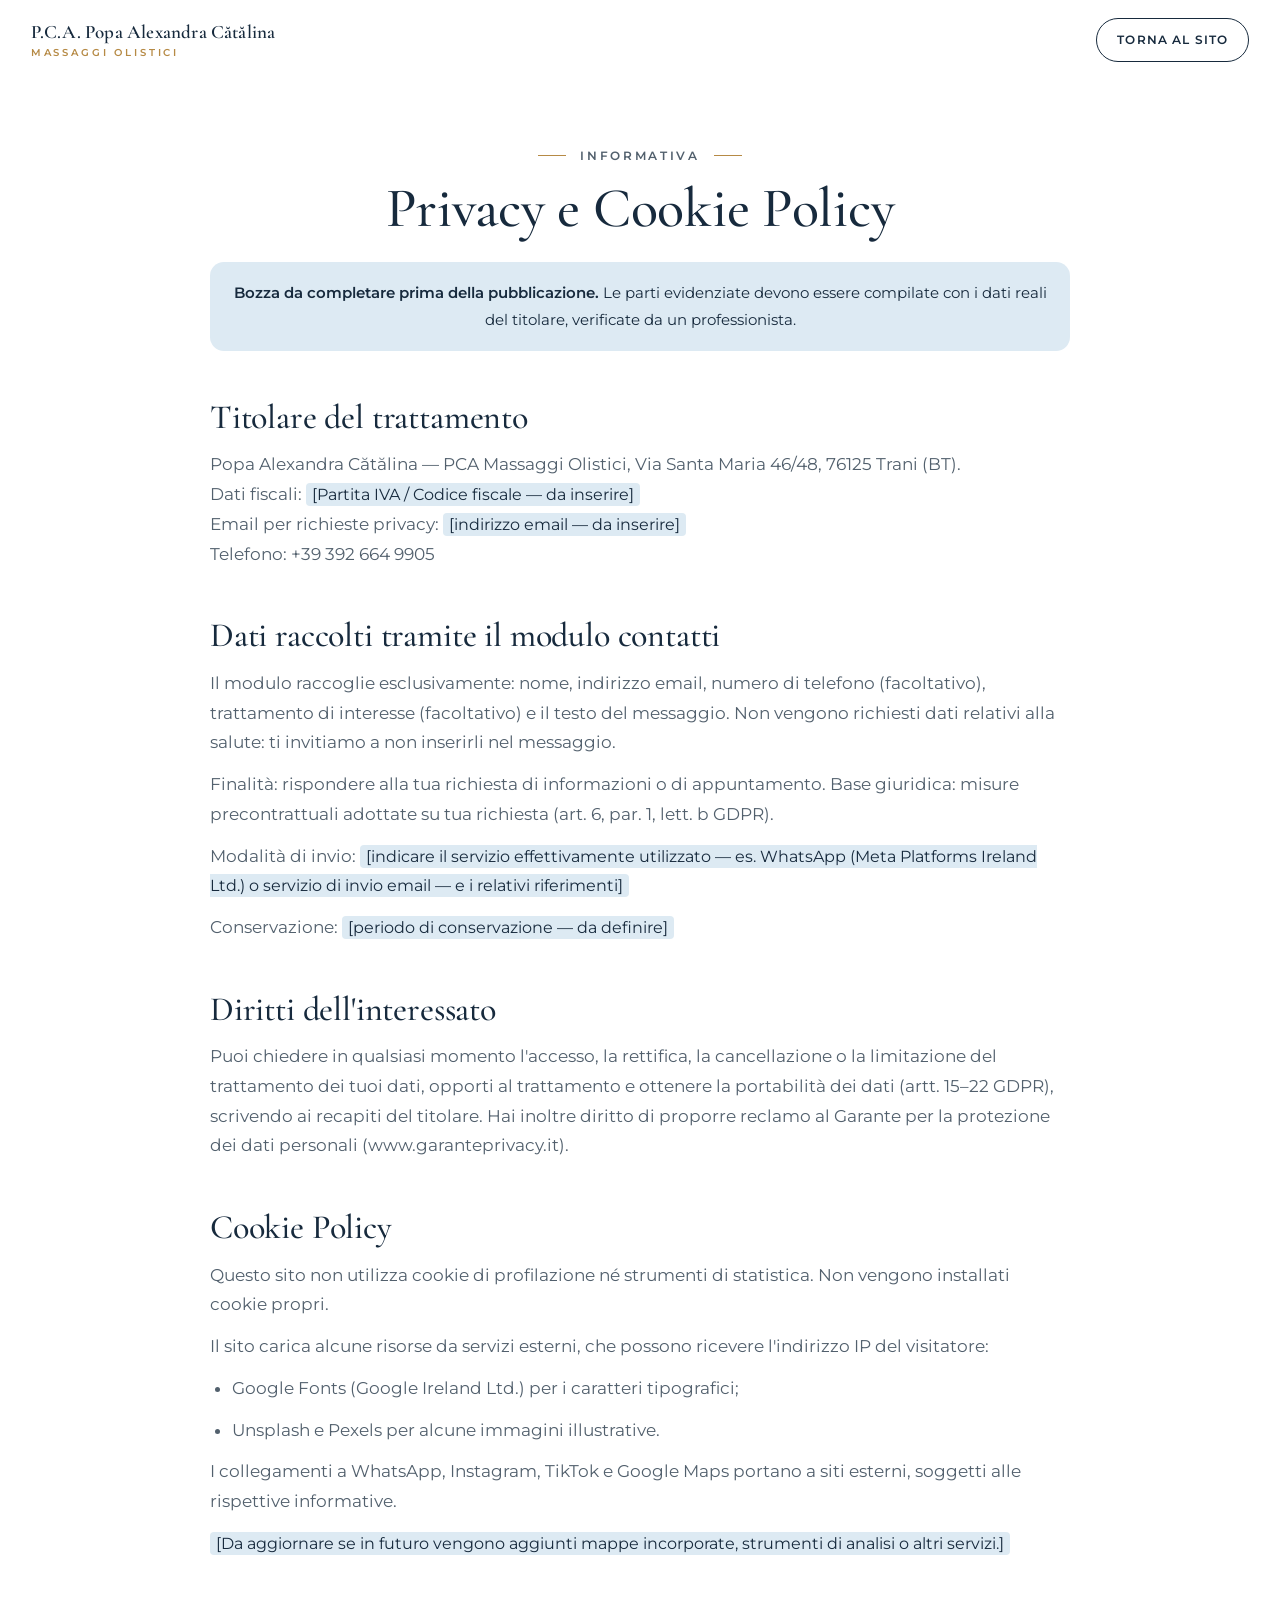
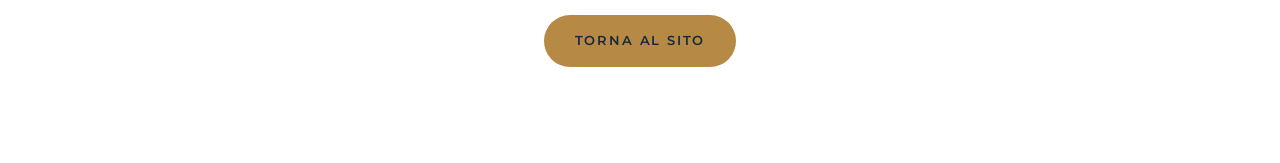
==== privacy.html @ 916af665 "Sito one-page PCA Massaggi Olistici Header con nome testuale e menu completo, hero bicolore, sezioni" ====
<!doctype html>
<html lang="it">
<head>
  <meta charset="utf-8">
  <meta name="viewport" content="width=device-width, initial-scale=1">
  <title>Privacy e Cookie Policy | PCA Massaggi Olistici</title>
  <meta name="robots" content="noindex">
  <link rel="icon" type="image/png" href="assets/img/logo-pca.png">
  <link rel="preconnect" href="https://fonts.googleapis.com">
  <link rel="preconnect" href="https://fonts.gstatic.com" crossorigin>
  <link href="https://fonts.googleapis.com/css2?family=Cormorant+Garamond:ital,wght@0,500;0,600;1,500&family=Montserrat:wght@400;500;600&display=swap" rel="stylesheet">
  <link rel="stylesheet" href="assets/css/style.css">
  <style>
    .legal { padding: 64px 0 96px; }
    .legal h1 { font-size: clamp(36px, 5vw, 56px); text-align: center; margin-bottom: 16px; }
    .legal h2 { font-size: clamp(26px, 3vw, 34px); margin: 48px 0 14px; }
    .legal p, .legal li { color: var(--slate); margin-bottom: 12px; }
    .legal ul { list-style: disc; padding-left: 22px; }
    .legal .todo { background: var(--powder); color: var(--night); padding: 2px 6px; border-radius: 4px; font-size: .92em; }
    .legal .draft { text-align: center; background: var(--powder); border-radius: var(--radius); padding: 18px 22px; color: var(--night); margin: 24px 0 8px; font-size: 15px; }
    .back { text-align: center; margin-top: 56px; }
  </style>
</head>
<body>
  <header class="site-header">
    <div class="header-inner">
      <a class="brand" href="index.html" aria-label="Torna alla home di PCA Massaggi Olistici">
        <span class="brand-name">P.C.A. Popa Alexandra Cătălina</span>
        <span class="brand-tag">Massaggi olistici</span>
      </a>
      <a class="btn btn-outline btn-sm" href="index.html">Torna al sito</a>
    </div>
  </header>

  <main class="legal">
    <div class="container container-narrow">
      <p class="eyebrow" style="display:flex;justify-content:center">Informativa</p>
      <h1>Privacy e Cookie Policy</h1>
      <p class="draft"><strong>Bozza da completare prima della pubblicazione.</strong> Le parti evidenziate devono essere compilate con i dati reali del titolare, verificate da un professionista.</p>

      <h2>Titolare del trattamento</h2>
      <p>Popa Alexandra Cătălina — PCA Massaggi Olistici, Via Santa Maria 46/48, 76125 Trani (BT).<br>
      Dati fiscali: <span class="todo">[Partita IVA / Codice fiscale — da inserire]</span><br>
      Email per richieste privacy: <span class="todo">[indirizzo email — da inserire]</span><br>
      Telefono: +39 392 664 9905</p>

      <h2>Dati raccolti tramite il modulo contatti</h2>
      <p>Il modulo raccoglie esclusivamente: nome, indirizzo email, numero di telefono (facoltativo), trattamento di interesse (facoltativo) e il testo del messaggio. Non vengono richiesti dati relativi alla salute: ti invitiamo a non inserirli nel messaggio.</p>
      <p>Finalità: rispondere alla tua richiesta di informazioni o di appuntamento. Base giuridica: misure precontrattuali adottate su tua richiesta (art. 6, par. 1, lett. b GDPR).</p>
      <p>Modalità di invio: <span class="todo">[indicare il servizio effettivamente utilizzato — es. WhatsApp (Meta Platforms Ireland Ltd.) o servizio di invio email — e i relativi riferimenti]</span></p>
      <p>Conservazione: <span class="todo">[periodo di conservazione — da definire]</span></p>

      <h2>Diritti dell'interessato</h2>
      <p>Puoi chiedere in qualsiasi momento l'accesso, la rettifica, la cancellazione o la limitazione del trattamento dei tuoi dati, opporti al trattamento e ottenere la portabilità dei dati (artt. 15–22 GDPR), scrivendo ai recapiti del titolare. Hai inoltre diritto di proporre reclamo al Garante per la protezione dei dati personali (www.garanteprivacy.it).</p>

      <h2 id="cookie">Cookie Policy</h2>
      <p>Questo sito non utilizza cookie di profilazione né strumenti di statistica. Non vengono installati cookie propri.</p>
      <p>Il sito carica alcune risorse da servizi esterni, che possono ricevere l'indirizzo IP del visitatore:</p>
      <ul>
        <li>Google Fonts (Google Ireland Ltd.) per i caratteri tipografici;</li>
        <li>Unsplash e Pexels per alcune immagini illustrative.</li>
      </ul>
      <p>I collegamenti a WhatsApp, Instagram, TikTok e Google Maps portano a siti esterni, soggetti alle rispettive informative.</p>
      <p><span class="todo">[Da aggiornare se in futuro vengono aggiunti mappe incorporate, strumenti di analisi o altri servizi.]</span></p>

      <div class="back"><a class="btn btn-gold" href="index.html">Torna al sito</a></div>
    </div>
  </main>
</body>
</html>
---- assets/css/style.css ----
/* ==========================================================
   PCA Massaggi Olistici — foglio di stile
   Sfondi sezione (alternati): #FFFFFF · #304C6B · #B3D4F6
   Accenti e CTA: #B68A45
   Palette di supporto: #FAF8F5 · #DDEAF3 · #75B3E6 · #172A3D · #080B10 · #52606D
   ========================================================== */

:root {
  --white: #FFFFFF;
  --blue: #304C6B;
  --sky: #B3D4F6;
  --gold: #B68A45;

  --warm: #FAF8F5;
  --powder: #DDEAF3;
  --diamond: #75B3E6;
  --night: #172A3D;
  --black: #080B10;
  --slate: #52606D;

  --line: rgba(23, 42, 61, 0.12);
  --line-strong: rgba(23, 42, 61, 0.22);
  --shadow-soft: 0 1px 2px rgba(23, 42, 61, 0.05), 0 14px 34px -20px rgba(23, 42, 61, 0.28);
  --shadow-hover: 0 2px 4px rgba(23, 42, 61, 0.06), 0 24px 46px -22px rgba(23, 42, 61, 0.38);

  --serif: "Cormorant Garamond", "Cormorant", Garamond, "Times New Roman", serif;
  --sans: "Montserrat", "Helvetica Neue", Arial, sans-serif;

  --radius: 14px;
  --radius-sm: 10px;
  --container: 1200px;
  --gutter: clamp(16px, 4vw, 40px);
  --section-y: clamp(80px, 10vw, 132px);
  --header-h: 80px;

  --ease: cubic-bezier(.22, .61, .36, 1);
  --t-fast: 220ms;
  --t-med: 380ms;
}

/* ---------- Reset essenziale ---------- */
*, *::before, *::after { box-sizing: border-box; }
html { -webkit-text-size-adjust: 100%; scroll-behavior: smooth; scroll-padding-top: var(--header-h); }
body {
  margin: 0; background: var(--white); color: var(--night);
  font-family: var(--sans); font-size: 17px; line-height: 1.75; font-weight: 400;
  -webkit-font-smoothing: antialiased; text-rendering: optimizeLegibility; overflow-x: hidden;
}
img { max-width: 100%; height: auto; display: block; }
a { color: inherit; }
ul, ol { margin: 0; padding: 0; list-style: none; }
h1, h2, h3, h4, p, figure, blockquote, dl, dd, address { margin: 0; }
address { font-style: normal; }
button, input, select, textarea { font: inherit; color: inherit; }

.container { width: 100%; max-width: calc(var(--container) + var(--gutter) * 2); margin: 0 auto; padding: 0 var(--gutter); }
.container-narrow { max-width: calc(860px + var(--gutter) * 2); }

.skip-link { position: absolute; left: 16px; top: -100px; z-index: 200; background: var(--night); color: var(--warm); padding: 12px 18px; border-radius: 8px; text-decoration: none; }
.skip-link:focus { top: 12px; }

:focus-visible { outline: 2px solid var(--night); outline-offset: 3px; border-radius: 4px; }
.bg-blue :focus-visible, .site-footer :focus-visible { outline-color: var(--warm); }

/* ---------- Tipografia ---------- */
h1, h2, h3 { font-family: var(--serif); font-weight: 600; color: var(--night); letter-spacing: -0.005em; }
h1 { font-size: clamp(38px, 5.1vw, 72px); line-height: 1.08; font-weight: 500; }
h2 { font-size: clamp(32px, 4.1vw, 54px); line-height: 1.1; font-weight: 500; }
h3 { font-size: clamp(23px, 2.1vw, 28px); line-height: 1.22; }
h2 em, .quote em, .footer-closing em { font-style: italic; font-weight: 500; color: var(--gold); }
strong { font-weight: 600; }

.eyebrow {
  display: inline-flex; align-items: center; gap: 14px;
  font-family: var(--sans); font-size: 12px; font-weight: 600;
  letter-spacing: 0.22em; text-transform: uppercase; color: var(--night);
  margin-bottom: 20px;
}
.eyebrow::before, .eyebrow::after { content: ""; width: 28px; height: 1px; background: var(--gold); flex: none; }

.section-head { text-align: center; max-width: 820px; margin: 0 auto clamp(48px, 6vw, 72px); }
.section-sub { margin: 22px auto 0; max-width: 640px; color: var(--slate); font-size: clamp(16px, 1.3vw, 18px); }

/* ---------- Pulsanti ---------- */
.btn {
  display: inline-flex; align-items: center; justify-content: center; gap: 10px;
  min-height: 52px; padding: 14px 30px; border-radius: 999px; border: 1px solid transparent;
  font-family: var(--sans); font-size: 13px; font-weight: 600; letter-spacing: 0.14em; text-transform: uppercase;
  text-decoration: none; text-align: center; line-height: 1.3; cursor: pointer;
  transition: background-color var(--t-fast) var(--ease), color var(--t-fast) var(--ease), border-color var(--t-fast) var(--ease), transform var(--t-fast) var(--ease), box-shadow var(--t-fast) var(--ease);
}
.btn:hover { transform: translateY(-1px); }
.btn-gold { background: var(--gold); color: var(--night); }
.btn-gold:hover { background: var(--night); color: var(--warm); box-shadow: 0 10px 24px -14px rgba(8, 11, 16, 0.6); }
.bg-blue .btn-gold:hover { background: var(--warm); color: var(--night); }
.btn-outline { background: rgba(255, 255, 255, 0.55); color: var(--night); border-color: var(--night); }
.btn-outline:hover { background: var(--night); color: var(--warm); }
.btn-sm { min-height: 44px; padding: 10px 20px; font-size: 11.5px; letter-spacing: 0.1em; }
.btn-block { width: 100%; }
.btn-row { display: flex; flex-wrap: wrap; justify-content: center; gap: 14px; }
.section-cta { text-align: center; margin-top: clamp(44px, 5vw, 64px); }

.wave-mark {
  display: inline-block; width: 34px; height: 10px; flex: none;
  background: url("data:image/svg+xml,%3Csvg xmlns='http://www.w3.org/2000/svg' viewBox='0 0 34 10'%3E%3Cpath d='M1 6.5c4.5-4 9-4 13.5 0s9 4 13.5 0c1.8-1.6 3.6-2.4 5-2.6' fill='none' stroke='%23B68A45' stroke-width='1.4' stroke-linecap='round'/%3E%3C/svg%3E") center / contain no-repeat;
}

/* ==========================================================
   HEADER
   ========================================================== */
.site-header {
  position: sticky; top: 0; z-index: 100;
  background: rgba(255, 255, 255, 0.94);
  -webkit-backdrop-filter: saturate(140%) blur(10px); backdrop-filter: saturate(140%) blur(10px);
  border-bottom: 1px solid transparent;
  transition: border-color var(--t-med) var(--ease), box-shadow var(--t-med) var(--ease);
}
.site-header.is-scrolled { border-bottom-color: var(--line); box-shadow: 0 6px 24px -20px rgba(23, 42, 61, 0.35); }
.header-inner {
  height: var(--header-h); max-width: 1480px; margin: 0 auto; padding: 0 clamp(16px, 2.4vw, 36px);
  display: flex; align-items: center; justify-content: space-between; gap: clamp(16px, 2vw, 32px);
}

.brand { display: flex; flex-direction: column; text-decoration: none; flex: none; line-height: 1; }
.brand-name { font-family: var(--serif); font-size: 21px; font-weight: 600; color: var(--night); letter-spacing: 0.01em; white-space: nowrap; }
.brand-tag { font-family: var(--sans); font-size: 10px; font-weight: 600; letter-spacing: 0.34em; text-transform: uppercase; color: var(--gold); margin-top: 7px; white-space: nowrap; }

.main-nav { flex: 1 1 auto; display: flex; justify-content: center; min-width: 0; }
.main-nav ul { display: flex; align-items: center; gap: clamp(14px, 1.45vw, 26px); }
.main-nav a:not(.btn) {
  position: relative; display: inline-block; padding: 8px 0; white-space: nowrap;
  font-size: 13px; font-weight: 500; letter-spacing: 0.03em; text-decoration: none; color: var(--night);
}
.main-nav a:not(.btn)::after {
  content: ""; position: absolute; left: 0; right: 0; bottom: 2px; height: 1px; background: var(--gold);
  transform: scaleX(0); transform-origin: center; transition: transform var(--t-med) var(--ease);
}
.main-nav a:not(.btn):hover::after, .main-nav a.is-active::after { transform: scaleX(1); }
.nav-cta-mobile { display: none; }
.header-cta { flex: none; }

.nav-toggle {
  display: none; width: 46px; height: 46px; border: 1px solid var(--line-strong); border-radius: 50%;
  background: transparent; cursor: pointer; position: relative; padding: 0; flex: none;
}
.nav-toggle span { position: absolute; left: 13px; right: 13px; height: 1.5px; background: var(--night); border-radius: 2px; transition: transform var(--t-med) var(--ease), opacity var(--t-fast) var(--ease); }
.nav-toggle span:nth-child(1) { top: 16px; }
.nav-toggle span:nth-child(2) { top: 22px; }
.nav-toggle span:nth-child(3) { top: 28px; }
.nav-toggle[aria-expanded="true"] span:nth-child(1) { transform: translateY(6px) rotate(45deg); }
.nav-toggle[aria-expanded="true"] span:nth-child(2) { opacity: 0; }
.nav-toggle[aria-expanded="true"] span:nth-child(3) { transform: translateY(-6px) rotate(-45deg); }

/* ==========================================================
   HERO
   ========================================================== */
.hero {
  position: relative; isolation: isolate; overflow: hidden;
  min-height: clamp(560px, calc(100svh - var(--header-h)), 800px);
  display: flex; align-items: center; text-align: center;
  padding: clamp(72px, 9vw, 120px) 0 clamp(72px, 8vw, 104px);
}
.hero-bg { position: absolute; inset: 0; width: 100%; height: 100%; object-fit: cover; object-position: 50% 45%; z-index: -2; }
.hero-overlay { position: absolute; inset: 0; z-index: -1; background: rgba(250, 248, 245, 0.8); }
.hero-content { display: flex; flex-direction: column; align-items: center; }
.hero h1 span { display: block; }
.hero .h1-a { color: var(--night); }
.hero .h1-b { color: var(--gold); font-style: italic; }
.hero-sub { max-width: 620px; margin: 26px auto 38px; color: var(--night); font-size: clamp(16px, 1.35vw, 19px); line-height: 1.7; }
.hero-note { display: inline-flex; align-items: center; gap: 12px; margin-top: 40px; font-size: 13px; letter-spacing: 0.08em; color: var(--night); font-weight: 500; }

/* ==========================================================
   SFONDI SEZIONE
   ========================================================== */
.section { padding: var(--section-y) 0; position: relative; }
.bg-white { background: var(--white); }
.bg-sky { background: var(--sky); }
.bg-blue { background: var(--blue); color: var(--warm); }
.bg-blue h2, .bg-blue .eyebrow { color: var(--warm); }
.bg-blue .section-sub { color: rgba(250, 248, 245, 0.84); }
.bg-sky .section-sub { color: var(--night); }
/* sull'azzurro l'oro non è leggibile: l'accento diventa una sottolineatura */
.bg-sky h2 em { color: var(--night); text-decoration: underline; text-decoration-color: var(--gold); text-decoration-thickness: 2px; text-underline-offset: 8px; }

/* ---------- CHI SIAMO ---------- */
.about {
  display: grid; grid-template-columns: minmax(0, 300px) minmax(0, 1fr);
  grid-template-areas: "head head" "photo text" "quote quote";
  column-gap: clamp(40px, 6vw, 88px); align-items: center; max-width: calc(1080px + var(--gutter) * 2);
}
.about-head { grid-area: head; }
.about-photo { grid-area: photo; display: flex; justify-content: center; align-self: start; padding-top: 12px; }
.about-text { grid-area: text; }
.quote { grid-area: quote; }

.photo-ring { position: relative; width: 100%; max-width: 300px; aspect-ratio: 1; border-radius: 50%; }
.photo-ring::before {
  content: ""; position: absolute; inset: -14px; border-radius: 50%; border: 1px solid var(--gold); opacity: 0.75;
  clip-path: polygon(0 0, 100% 0, 100% 58%, 0 58%);
}
.photo-ring img { width: 100%; height: 100%; object-fit: cover; border-radius: 50%; box-shadow: var(--shadow-soft); }

.about-text p { color: var(--black); font-size: 17px; margin-bottom: 16px; }
.about-text p:last-child { margin-bottom: 0; }
.about-text strong { color: var(--black); font-weight: 600; }

.quote { margin: clamp(56px, 7vw, 84px) auto 0; max-width: 760px; text-align: center; }
.quote p { font-family: var(--serif); font-style: italic; font-weight: 500; font-size: clamp(27px, 3vw, 38px); line-height: 1.3; color: var(--night); }
.quote::before {
  content: ""; display: block; width: 34px; height: 10px; margin: 0 auto 22px;
  background: url("data:image/svg+xml,%3Csvg xmlns='http://www.w3.org/2000/svg' viewBox='0 0 34 10'%3E%3Cpath d='M1 6.5c4.5-4 9-4 13.5 0s9 4 13.5 0c1.8-1.6 3.6-2.4 5-2.6' fill='none' stroke='%23B68A45' stroke-width='1.4' stroke-linecap='round'/%3E%3C/svg%3E") center / contain no-repeat;
}
.quote cite {
  display: inline-flex; align-items: center; gap: 12px; margin-top: 18px;
  font-family: var(--sans); font-style: normal; font-size: 12px; font-weight: 600; letter-spacing: 0.22em; text-transform: uppercase; color: var(--gold);
}
.quote cite::before, .quote cite::after { content: ""; width: 24px; height: 1px; background: var(--gold); }

/* ---------- A CHI CI RIVOLGIAMO ---------- */
.audience-grid { display: grid; grid-template-columns: repeat(3, minmax(0, 1fr)); gap: clamp(18px, 2.4vw, 28px); }
.audience-card {
  background: var(--warm); border-radius: var(--radius); padding: clamp(30px, 3.4vw, 44px) clamp(24px, 2.8vw, 36px);
  text-align: center; box-shadow: var(--shadow-soft); display: flex; flex-direction: column; align-items: center;
  transition: transform var(--t-med) var(--ease), box-shadow var(--t-med) var(--ease);
}
.audience-card:hover { transform: translateY(-3px); box-shadow: var(--shadow-hover); }
.audience-card h3 { margin: 22px 0 14px; text-wrap: balance; }
.audience-card p { color: var(--slate); font-size: 16px; }
.card-mark {
  width: 46px; height: 46px; border-radius: 50%; border: 1px solid var(--gold);
  background: url("data:image/svg+xml,%3Csvg xmlns='http://www.w3.org/2000/svg' viewBox='0 0 24 10'%3E%3Cpath d='M1 6c3.3-3 6.7-3 10 0s6.7 3 10 0c.8-.7 1.5-1.1 2-1.3' fill='none' stroke='%23B68A45' stroke-width='1.4' stroke-linecap='round'/%3E%3C/svg%3E") center / 22px 10px no-repeat;
}

/* ---------- APPROCCIO: composizione "orbita" ---------- */
.orbit {
  display: grid; grid-template-columns: minmax(0, 1fr) minmax(0, 380px) minmax(0, 1fr);
  align-items: center; gap: clamp(28px, 4vw, 64px); max-width: 1120px; margin: 0 auto;
}
.orbit-values { display: contents; }
.orbit-value { position: relative; max-width: 330px; }
.ov-1 { grid-column: 1; grid-row: 1; justify-self: end; text-align: right; }
.ov-3 { grid-column: 1; grid-row: 2; justify-self: end; text-align: right; }
.ov-2 { grid-column: 3; grid-row: 1; justify-self: start; }
.ov-4 { grid-column: 3; grid-row: 2; justify-self: start; }
.orbit-core { grid-column: 2; grid-row: 1 / span 2; }
.orbit-value h3 {
  font-family: var(--serif); font-size: clamp(26px, 2.4vw, 32px); font-weight: 600; font-style: italic; margin-bottom: 8px;
  display: flex; align-items: center; gap: 14px;
}
.orbit-value h3::before { content: ""; width: 40px; height: 1px; background: var(--gold); flex: none; order: -1; }
.orbit-value h3::after { content: ""; width: 7px; height: 7px; background: var(--gold); transform: rotate(45deg); flex: none; order: -2; }
/* a sinistra il filo punta verso il centro: Titolo — ◆ */
.ov-1 h3, .ov-3 h3 { justify-content: flex-end; }
.ov-1 h3::before, .ov-3 h3::before { order: 1; }
.ov-1 h3::after, .ov-3 h3::after { order: 2; }
.orbit-value p { color: var(--night); font-size: 16px; }

.orbit-core { position: relative; width: 100%; aspect-ratio: 1; display: grid; place-items: center; }
.orbit-rings { position: absolute; inset: 0; width: 100%; height: 100%; overflow: visible; }
.orbit-rings circle { fill: none; stroke: var(--night); stroke-opacity: 0.28; stroke-width: 1; }
.orbit-rings circle:nth-child(3) { fill: var(--warm); stroke: var(--gold); stroke-opacity: 0.8; }
.orbit-rings circle:nth-child(2) { stroke: var(--night); stroke-opacity: 0.45; transform-origin: 200px 200px; animation: orbit-spin 60s linear infinite; }
.orbit-dots { transform-origin: 200px 200px; animation: orbit-spin 90s linear infinite; }
.orbit-dots circle { fill: var(--gold); stroke: none; }
.orbit-center { position: relative; text-align: center; }
.orbit-diamond { width: 46px; height: 34px; margin: 0 auto 12px; fill: none; stroke: var(--gold); stroke-width: 1.3; stroke-linejoin: round; }
.orbit-center p { font-family: var(--serif); font-size: clamp(30px, 3vw, 40px); line-height: 1.05; color: var(--night); font-weight: 500; }
.orbit-center em { color: var(--gold); font-style: italic; }
@keyframes orbit-spin { to { transform: rotate(360deg); } }

/* ---------- SERVIZI ---------- */
.service-grid { display: grid; grid-template-columns: repeat(4, minmax(0, 1fr)); grid-auto-rows: 1fr; gap: clamp(16px, 2vw, 24px); }
.service-card {
  background: var(--powder); border-radius: var(--radius); overflow: hidden;
  display: flex; flex-direction: column; box-shadow: var(--shadow-soft);
  transition: transform var(--t-med) var(--ease), box-shadow var(--t-med) var(--ease);
}
.service-card:hover { transform: translateY(-4px); box-shadow: var(--shadow-hover); }
.service-media { aspect-ratio: 4 / 3.4; overflow: hidden; background: var(--sky); flex: none; }
.service-media img { width: 100%; height: 100%; object-fit: cover; transition: transform 700ms var(--ease); }
.service-card:hover .service-media img { transform: scale(1.03); }
.service-body { padding: 26px 24px 30px; text-align: center; flex: 1; border-top: 2px solid var(--gold); }
.service-body h3 { font-size: clamp(23px, 1.9vw, 26px); margin-bottom: 12px; text-wrap: balance; }
.service-body p { color: var(--night); font-size: 15px; line-height: 1.7; }
.service-body strong { font-weight: 600; }

/* ---------- COME FUNZIONA: percorso animato ---------- */
.how { overflow: hidden; }
.how-glow {
  position: absolute; width: 760px; height: 760px; left: 50%; top: 58%; transform: translate(-50%, -50%);
  border-radius: 50%; pointer-events: none;
  background: radial-gradient(circle, rgba(179, 212, 246, 0.16) 0%, rgba(179, 212, 246, 0) 62%);
  animation: glow-drift 14s ease-in-out infinite alternate;
}
@keyframes glow-drift { from { transform: translate(-58%, -50%) scale(0.92); } to { transform: translate(-42%, -48%) scale(1.06); } }
.how .container { position: relative; }

.journey-wrap { position: relative; max-width: 1120px; margin: 0 auto; --progress: 0; }
.journey { display: grid; grid-template-columns: repeat(4, minmax(0, 1fr)); gap: clamp(20px, 3vw, 40px); position: relative; }
.journey-track {
  position: absolute; top: 36px; left: 12.5%; right: 12.5%; height: 1px;
  background: repeating-linear-gradient(90deg, rgba(250, 248, 245, 0.45) 0 6px, transparent 6px 12px);
}
.journey-fill {
  position: absolute; inset: 0; background: var(--gold); transform-origin: left center;
  transform: scaleX(var(--progress)); height: 2px; top: -0.5px;
}
.journey-step { text-align: center; display: flex; flex-direction: column; align-items: center; opacity: 0.45; transform: translateY(14px); transition: opacity 600ms var(--ease), transform 600ms var(--ease); }
.journey-step.is-active { opacity: 1; transform: none; }
.journey-dot {
  position: relative; width: 72px; height: 72px; border-radius: 50%; display: grid; place-items: center; margin-bottom: 26px;
  background: var(--blue); border: 1px solid rgba(250, 248, 245, 0.45);
  transition: background-color 500ms var(--ease), border-color 500ms var(--ease), box-shadow 500ms var(--ease);
}
.journey-dot span { font-family: var(--serif); font-size: 26px; font-weight: 600; color: var(--warm); transition: color 500ms var(--ease); position: relative; z-index: 1; }
.journey-dot::before, .journey-dot::after {
  content: ""; position: absolute; inset: -1px; border-radius: 50%; border: 1px solid var(--gold); opacity: 0; pointer-events: none;
}
.journey-step.is-active .journey-dot { background: var(--gold); border-color: var(--gold); box-shadow: 0 0 0 8px rgba(182, 138, 69, 0.18); }
.journey-step.is-active .journey-dot span { color: var(--night); }
.journey-step.is-active .journey-dot::before { animation: ripple 2.8s var(--ease) infinite; }
.journey-step.is-active .journey-dot::after { animation: ripple 2.8s var(--ease) 1.4s infinite; }
@keyframes ripple { 0% { transform: scale(1); opacity: 0.7; } 100% { transform: scale(1.9); opacity: 0; } }
.journey-step h3 { color: var(--warm); margin-bottom: 10px; }
.journey-step p { color: rgba(250, 248, 245, 0.84); font-size: 16px; max-width: 26ch; }

/* ---------- DOVE SIAMO ---------- */
.address-box {
  display: flex; flex-direction: column; align-items: center; gap: 2px; text-align: center;
  width: fit-content; max-width: 100%; margin: 0 auto; padding: 30px 44px 32px;
  background: var(--night); color: var(--warm); border-radius: var(--radius); box-shadow: var(--shadow-soft);
  font-size: 17px; line-height: 1.6;
}
.address-icon { width: 30px; height: 30px; fill: none; stroke: var(--gold); stroke-width: 1.4; margin-bottom: 12px; }
.address-name { font-family: var(--serif); font-size: 26px; font-weight: 600; color: var(--warm); margin-bottom: 6px; }

/* ---------- FAQ ---------- */
.faq { display: grid; gap: 12px; }
.faq-item { background: var(--powder); border-radius: var(--radius-sm); transition: box-shadow var(--t-med) var(--ease); }
.faq-item:hover { box-shadow: var(--shadow-soft); }
.faq-item h3 { font-family: var(--sans); font-size: inherit; font-weight: inherit; }
.faq-item button {
  width: 100%; display: flex; align-items: center; justify-content: space-between; gap: 24px;
  padding: 22px 26px; background: none; border: 0; cursor: pointer; text-align: left; border-radius: var(--radius-sm);
  font-family: var(--serif); font-size: clamp(20px, 1.9vw, 24px); font-weight: 600; line-height: 1.3; color: var(--night);
}
.faq-icon {
  flex: none; width: 34px; height: 34px; border-radius: 50%; border: 1px solid var(--gold); position: relative;
  transition: background-color var(--t-fast) var(--ease);
}
.faq-icon::before, .faq-icon::after {
  content: ""; position: absolute; left: 50%; top: 50%; width: 12px; height: 1.5px; background: var(--night);
  transform: translate(-50%, -50%); transition: transform var(--t-med) var(--ease);
}
.faq-icon::after { transform: translate(-50%, -50%) rotate(90deg); }
.faq-item button[aria-expanded="true"] .faq-icon { background: var(--gold); }
.faq-item button[aria-expanded="true"] .faq-icon::after { transform: translate(-50%, -50%) rotate(0deg); }
.faq-panel { display: grid; grid-template-rows: 0fr; transition: grid-template-rows var(--t-med) var(--ease); }
.faq-panel[hidden] { display: none; }
.faq-panel > div { overflow: hidden; }
.faq-panel.is-open { grid-template-rows: 1fr; }
.faq-panel p { color: var(--night); padding: 0 76px 24px 26px; max-width: 72ch; }
.faq-panel a { color: var(--night); font-weight: 600; text-decoration-color: var(--gold); text-underline-offset: 3px; }

/* ---------- CONTATTI ---------- */
.contact-form {
  max-width: 640px; margin: 0 auto; background: var(--warm); color: var(--night);
  border-radius: var(--radius); padding: clamp(24px, 3.6vw, 40px); box-shadow: 0 28px 60px -30px rgba(8, 11, 16, 0.6);
}
.field { margin-bottom: 18px; min-width: 0; }
.field-row { display: grid; grid-template-columns: 1fr 1fr; gap: 0 16px; }
.field label { display: block; font-size: 13px; font-weight: 600; letter-spacing: 0.04em; margin-bottom: 7px; color: var(--night); }
.optional { font-weight: 400; color: var(--slate); }
.field input[type="text"], .field input[type="email"], .field input[type="tel"], .field select, .field textarea {
  width: 100%; min-height: 48px; padding: 11px 15px; background: var(--white);
  border: 1px solid var(--line-strong); border-radius: var(--radius-sm);
  font-size: 16px; line-height: 1.5; color: var(--night);
  transition: border-color var(--t-fast) var(--ease), box-shadow var(--t-fast) var(--ease);
}
.field textarea { resize: vertical; min-height: 116px; }
.field input:focus, .field select:focus, .field textarea:focus { outline: none; border-color: var(--gold); box-shadow: 0 0 0 3px rgba(182, 138, 69, 0.25); }
.select-wrap { position: relative; }
.select-wrap::after {
  content: ""; position: absolute; right: 18px; top: 50%; width: 8px; height: 8px; margin-top: -6px;
  border-right: 1.5px solid var(--night); border-bottom: 1.5px solid var(--night); transform: rotate(45deg); pointer-events: none;
}
.field select { appearance: none; -webkit-appearance: none; padding-right: 44px; text-overflow: ellipsis; }
.field.has-error input, .field.has-error textarea { border-color: #A3352B; }
.field-error { color: #A3352B; font-size: 13.5px; margin-top: 6px; line-height: 1.4; }
.field-error:empty { display: none; }
.field-check { display: grid; grid-template-columns: auto 1fr; gap: 12px; align-items: start; margin-bottom: 22px; }
.field-check input { width: 22px; height: 22px; margin: 2px 0 0; accent-color: var(--gold); }
.field-check label { font-size: 13.5px; font-weight: 400; letter-spacing: 0; line-height: 1.55; color: var(--slate); margin: 0; }
.field-check label a { color: var(--night); font-weight: 600; text-decoration-color: var(--gold); text-underline-offset: 3px; }
.field-check .field-error { grid-column: 1 / -1; }
.form-help { font-size: 13px; color: var(--slate); margin-top: 12px; line-height: 1.5; text-align: center; }
.form-help:empty { display: none; }
.form-status { margin-top: 14px; font-size: 15px; line-height: 1.55; border-radius: var(--radius-sm); }
.form-status:empty { display: none; }
.form-status.is-success { background: var(--powder); color: var(--night); padding: 14px 18px; border-left: 3px solid var(--gold); }
.form-status.is-error { background: #F6E7E4; color: #7A271F; padding: 14px 18px; border-left: 3px solid #A3352B; }
.form-status a { color: inherit; font-weight: 600; }

/* ==========================================================
   FOOTER
   ========================================================== */
.site-footer { background: var(--black); color: rgba(250, 248, 245, 0.78); padding: clamp(64px, 8vw, 96px) 0 32px; font-size: 15px; line-height: 1.7; }
.footer-grid { display: grid; grid-template-columns: minmax(0, 1.5fr) repeat(3, minmax(0, 1fr)); gap: clamp(32px, 4vw, 64px); }
.footer-logo { width: 220px; height: auto; margin-bottom: 22px; }
.footer-name { font-family: var(--serif); font-size: 26px; font-weight: 600; color: var(--warm); line-height: 1.2; }
.footer-founder { font-size: 13px; letter-spacing: 0.08em; color: var(--gold); margin: 4px 0 14px; }
.footer-desc { max-width: 40ch; }
.footer-title { font-family: var(--sans); font-size: 12px; font-weight: 600; letter-spacing: 0.22em; text-transform: uppercase; color: var(--gold); margin-bottom: 16px; }
.footer-col p { margin-bottom: 14px; }
.footer-nav li { margin-bottom: 6px; }
.site-footer a { color: var(--warm); text-decoration: none; }
.site-footer a:hover { color: var(--gold); text-decoration: underline; text-underline-offset: 4px; }
.footer-closing {
  display: flex; flex-direction: column; align-items: center; gap: 14px; text-align: center;
  margin-top: clamp(48px, 6vw, 72px); padding-top: clamp(40px, 5vw, 56px); border-top: 1px solid rgba(250, 248, 245, 0.1);
}
.footer-closing p { font-family: var(--serif); font-size: clamp(24px, 2.6vw, 32px); color: var(--warm); line-height: 1.3; }
.footer-bottom {
  display: flex; flex-wrap: wrap; justify-content: space-between; align-items: center; gap: 12px 24px;
  margin-top: 40px; padding-top: 24px; border-top: 1px solid rgba(250, 248, 245, 0.1); font-size: 13px; color: rgba(250, 248, 245, 0.62);
}
.footer-legal { display: flex; gap: 24px; }
.footer-legal a { color: rgba(250, 248, 245, 0.85); }

/* ==========================================================
   ANIMAZIONI
   ========================================================== */
.js .reveal { opacity: 0; transform: translateY(18px); transition: opacity 450ms var(--ease), transform 450ms var(--ease); }
.js .reveal.is-visible { opacity: 1; transform: none; }
html:not(.js) .journey-step { opacity: 1; transform: none; }

@media (prefers-reduced-motion: reduce) {
  html { scroll-behavior: auto; }
  *, *::before, *::after { transition-duration: 1ms !important; animation: none !important; }
  .js .reveal { opacity: 1; transform: none; }
  .journey-step { opacity: 1; transform: none; }
  .btn:hover, .service-card:hover, .audience-card:hover { transform: none; }
  .service-card:hover .service-media img { transform: none; }
}

/* ==========================================================
   RESPONSIVE
   ========================================================== */
@media (max-width: 1360px) {
  .brand-name { font-size: 19px; }
  .brand-tag { font-size: 9.5px; letter-spacing: 0.3em; }
  .main-nav a:not(.btn) { font-size: 12.5px; letter-spacing: 0.01em; }
  .header-cta { padding: 10px 16px; font-size: 11px; letter-spacing: 0.08em; }
}

@media (max-width: 1100px) {
  .service-grid { grid-template-columns: repeat(2, minmax(0, 1fr)); }
  .footer-grid { grid-template-columns: 1fr 1fr; }
  .footer-brand { grid-column: 1 / -1; }
}

/* Menu burger: solo su smartphone e tablet */
@media (max-width: 1279px) {
  :root { --header-h: 68px; }
  .header-cta { display: none; }
  .nav-toggle { display: inline-block; }
  .brand-name { font-size: 19px; }
  .main-nav {
    position: fixed; top: var(--header-h); left: 0; right: 0; display: block;
    background: var(--white); border-bottom: 1px solid var(--line);
    box-shadow: 0 24px 40px -28px rgba(23, 42, 61, 0.45);
    padding: 8px var(--gutter) 28px;
    max-height: calc(100dvh - var(--header-h)); overflow-y: auto;
    opacity: 0; visibility: hidden; transform: translateY(-8px);
    transition: opacity var(--t-med) var(--ease), transform var(--t-med) var(--ease), visibility 0s linear var(--t-med);
  }
  .main-nav.is-open { opacity: 1; visibility: visible; transform: none; transition-delay: 0s; }
  .main-nav ul { flex-direction: column; align-items: stretch; gap: 0; max-width: 520px; margin: 0 auto; }
  .main-nav li { border-bottom: 1px solid var(--line); }
  .main-nav a:not(.btn) { display: block; padding: 14px 4px; font-size: 15px; text-align: center; }
  .main-nav a:not(.btn)::after { display: none; }
  .nav-cta-mobile { display: flex; width: 100%; max-width: 520px; margin: 22px auto 0; }
}

@media (max-width: 900px) {
  .about { grid-template-columns: 1fr; grid-template-areas: "photo" "head" "text" "quote"; }
  .about-photo { padding-top: 0; margin-bottom: 32px; }
  .photo-ring { max-width: 220px; }
  .audience-grid { grid-template-columns: 1fr; max-width: 560px; margin: 0 auto; }

  .orbit { grid-template-columns: 1fr; gap: 36px; max-width: 520px; }
  .orbit-core { grid-column: 1; grid-row: 1; width: min(280px, 76vw); justify-self: center; }
  .orbit-value, .ov-1, .ov-2, .ov-3, .ov-4 { grid-column: 1; grid-row: auto; justify-self: center; text-align: center; max-width: 440px; }
  .orbit-value h3, .ov-1 h3, .ov-3 h3 { flex-direction: column; justify-content: center; gap: 10px; }
  .orbit-value h3::before { display: none; }
  .orbit-value h3::after, .ov-1 h3::after, .ov-3 h3::after { order: -1; }
}

@media (max-width: 760px) {
  body { font-size: 16px; }
  .journey { grid-template-columns: 1fr; gap: 0; max-width: 460px; margin: 0 auto; }
  .journey-wrap { max-width: 460px; }
  .journey-track { top: 36px; bottom: 36px; left: 36px; right: auto; width: 1px; height: auto;
    background: repeating-linear-gradient(180deg, rgba(250, 248, 245, 0.45) 0 6px, transparent 6px 12px); }
  .journey-fill { width: 2px; height: auto; left: -0.5px; top: 0; transform-origin: center top; transform: scaleY(var(--progress)); }
  .journey-step { display: grid; grid-template-columns: 72px 1fr; column-gap: 22px; text-align: left; align-items: start; padding-bottom: 40px; transform: translateX(12px); }
  .journey-step:last-child { padding-bottom: 0; }
  .journey-step.is-active { transform: none; }
  .journey-dot { grid-row: span 2; margin-bottom: 0; }
  .journey-step h3 { margin: 16px 0 6px; }
}

@media (max-width: 640px) {
  :root { --header-h: 64px; --section-y: 76px; }
  h2 { font-size: clamp(30px, 8.4vw, 37px); }
  .brand-name { font-size: 17px; }
  .brand-tag { font-size: 9px; letter-spacing: 0.28em; margin-top: 6px; }
  .hero { min-height: 0; padding: 72px 0 64px; }
  .hero-sub { margin: 20px auto 30px; }
  .hero-note { margin-top: 28px; font-size: 12.5px; flex-direction: column; gap: 8px; }
  .btn-row { flex-direction: column; align-items: stretch; width: 100%; max-width: 360px; margin-left: auto; margin-right: auto; }
  .btn-row .btn { width: 100%; }
  .btn { padding: 14px 22px; letter-spacing: 0.1em; }
  .eyebrow { font-size: 11px; letter-spacing: 0.18em; gap: 10px; }
  .eyebrow::before, .eyebrow::after { width: 18px; }
  .service-grid { grid-template-columns: 1fr; max-width: 460px; margin: 0 auto; }
  .service-media { aspect-ratio: 4 / 3; }
  .field-row { grid-template-columns: 1fr; }
  .faq-item button { padding: 18px 18px; gap: 14px; }
  .faq-panel p { padding: 0 18px 20px; }
  .address-box { padding: 26px 28px 28px; }
  .footer-grid { grid-template-columns: 1fr; text-align: center; }
  .footer-logo { margin: 0 auto 22px; }
  .footer-desc { margin: 0 auto; }
  .footer-bottom { flex-direction: column; text-align: center; }
}

@media (max-width: 360px) {
  :root { --gutter: 16px; }
  .brand-name { font-size: 15.5px; }
  .brand-tag { font-size: 8.5px; letter-spacing: 0.24em; }
  .btn { font-size: 12px; letter-spacing: 0.08em; }
}
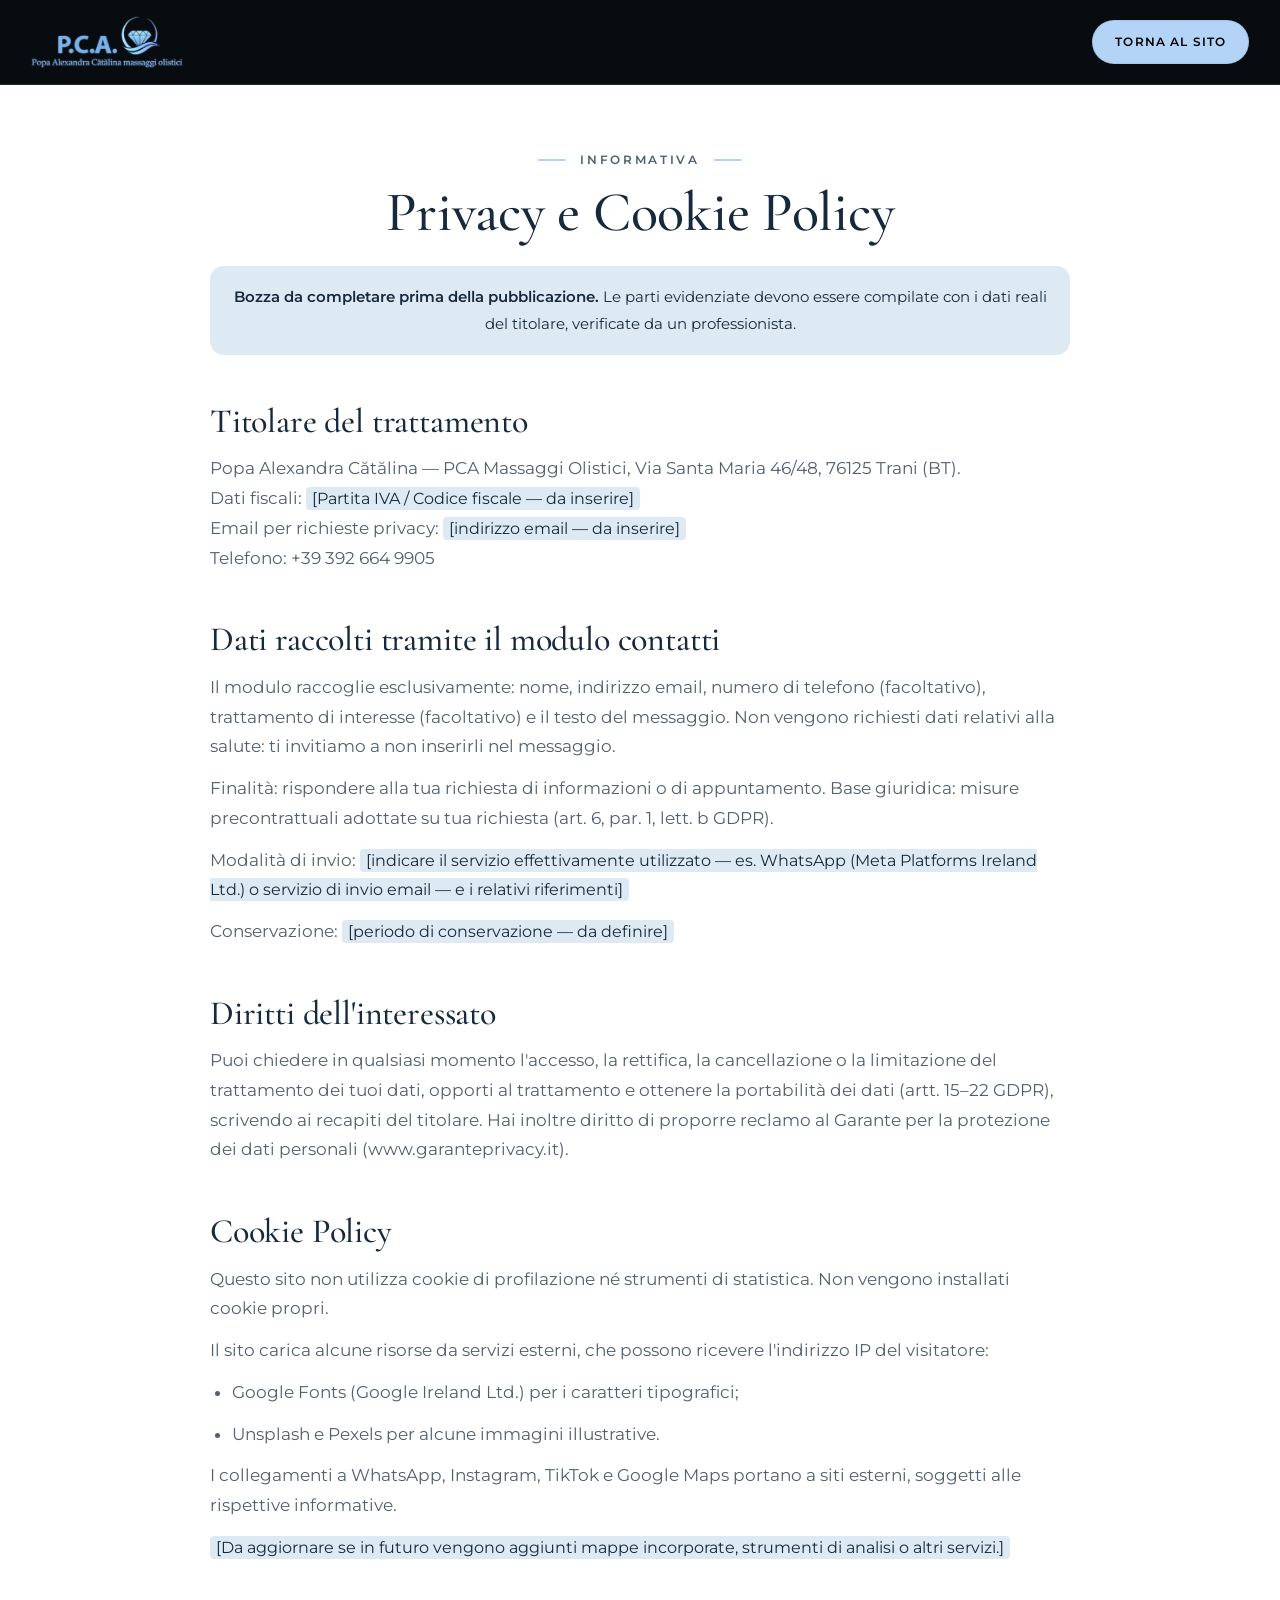
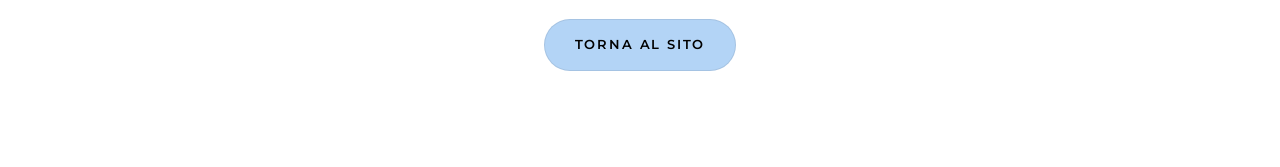
==== commit 299bcdd6: "Nuova hero, logo nell'header e nuova palette sezioni - Immagine HERO fornita dal centro con overlay " ====
--- a/privacy.html
+++ b/privacy.html
@@ -25,10 +25,9 @@
   <header class="site-header">
     <div class="header-inner">
       <a class="brand" href="index.html" aria-label="Torna alla home di PCA Massaggi Olistici">
-        <span class="brand-name">P.C.A. Popa Alexandra Cătălina</span>
-        <span class="brand-tag">Massaggi olistici</span>
+        <img src="assets/img/logo-pca-700.webp" alt="Logo PCA — Popa Alexandra Cătălina massaggi olistici" width="700" height="239">
       </a>
-      <a class="btn btn-outline btn-sm" href="index.html">Torna al sito</a>
+      <a class="btn btn-accent btn-sm" href="index.html">Torna al sito</a>
     </div>
   </header>
 
@@ -63,7 +62,7 @@
       <p>I collegamenti a WhatsApp, Instagram, TikTok e Google Maps portano a siti esterni, soggetti alle rispettive informative.</p>
       <p><span class="todo">[Da aggiornare se in futuro vengono aggiunti mappe incorporate, strumenti di analisi o altri servizi.]</span></p>
 
-      <div class="back"><a class="btn btn-gold" href="index.html">Torna al sito</a></div>
+      <div class="back"><a class="btn btn-accent" href="index.html">Torna al sito</a></div>
     </div>
   </main>
 </body>
--- a/assets/css/style.css
+++ b/assets/css/style.css
@@ -1,14 +1,15 @@
 /* ==========================================================
    PCA Massaggi Olistici — foglio di stile
-   Sfondi sezione (alternati): #FFFFFF · #304C6B · #B3D4F6
-   Accenti e CTA: #B68A45
-   Palette di supporto: #FAF8F5 · #DDEAF3 · #75B3E6 · #172A3D · #080B10 · #52606D
+   Sfondi sezione (alternati): #FFFFFF · #B3D4F6 · #010101
+   Accenti e CTA: #B3D4F6 — piccoli tocchi: #B68A45
+   Header e footer: #080B10
+   Palette di supporto: #FAF8F5 · #DDEAF3 · #75B3E6 · #172A3D · #52606D
    ========================================================== */
 
 :root {
   --white: #FFFFFF;
-  --blue: #304C6B;
-  --sky: #B3D4F6;
+  --accent: #B3D4F6;
+  --ink: #010101;
   --gold: #B68A45;
 
   --warm: #FAF8F5;
@@ -20,8 +21,8 @@
 
   --line: rgba(23, 42, 61, 0.12);
   --line-strong: rgba(23, 42, 61, 0.22);
-  --shadow-soft: 0 1px 2px rgba(23, 42, 61, 0.05), 0 14px 34px -20px rgba(23, 42, 61, 0.28);
-  --shadow-hover: 0 2px 4px rgba(23, 42, 61, 0.06), 0 24px 46px -22px rgba(23, 42, 61, 0.38);
+  --shadow-soft: 0 1px 2px rgba(1, 1, 1, 0.05), 0 14px 34px -20px rgba(1, 1, 1, 0.3);
+  --shadow-hover: 0 2px 4px rgba(1, 1, 1, 0.06), 0 24px 46px -22px rgba(1, 1, 1, 0.42);
 
   --serif: "Cormorant Garamond", "Cormorant", Garamond, "Times New Roman", serif;
   --sans: "Montserrat", "Helvetica Neue", Arial, sans-serif;
@@ -31,18 +32,25 @@
   --container: 1200px;
   --gutter: clamp(16px, 4vw, 40px);
   --section-y: clamp(80px, 10vw, 132px);
-  --header-h: 80px;
+  --header-h: 84px;
 
   --ease: cubic-bezier(.22, .61, .36, 1);
   --t-fast: 220ms;
   --t-med: 380ms;
+
+  /* tema di default (sezioni bianche) */
+  --fg: var(--night);
+  --text: var(--black);
+  --muted: var(--slate);
+  --rule: var(--accent);
+  --em: var(--gold);
 }
 
 /* ---------- Reset essenziale ---------- */
 *, *::before, *::after { box-sizing: border-box; }
 html { -webkit-text-size-adjust: 100%; scroll-behavior: smooth; scroll-padding-top: var(--header-h); }
 body {
-  margin: 0; background: var(--white); color: var(--night);
+  margin: 0; background: var(--white); color: var(--text);
   font-family: var(--sans); font-size: 17px; line-height: 1.75; font-weight: 400;
   -webkit-font-smoothing: antialiased; text-rendering: optimizeLegibility; overflow-x: hidden;
 }
@@ -56,30 +64,44 @@
 .container { width: 100%; max-width: calc(var(--container) + var(--gutter) * 2); margin: 0 auto; padding: 0 var(--gutter); }
 .container-narrow { max-width: calc(860px + var(--gutter) * 2); }
 
-.skip-link { position: absolute; left: 16px; top: -100px; z-index: 200; background: var(--night); color: var(--warm); padding: 12px 18px; border-radius: 8px; text-decoration: none; }
+.skip-link { position: absolute; left: 16px; top: -100px; z-index: 200; background: var(--accent); color: var(--ink); padding: 12px 18px; border-radius: 8px; text-decoration: none; }
 .skip-link:focus { top: 12px; }
 
 :focus-visible { outline: 2px solid var(--night); outline-offset: 3px; border-radius: 4px; }
-.bg-blue :focus-visible, .site-footer :focus-visible { outline-color: var(--warm); }
+.site-header :focus-visible, .bg-black :focus-visible, .site-footer :focus-visible { outline-color: var(--accent); }
+.bg-sky :focus-visible { outline-color: var(--ink); }
+
+/* ---------- Temi sezione ---------- */
+.section { padding: var(--section-y) 0; position: relative; }
+.bg-white { background: var(--white); }
+.bg-sky {
+  background: var(--accent);
+  --fg: var(--ink); --text: var(--ink); --muted: #1E2C3A; --rule: var(--ink); --em: var(--ink);
+}
+.bg-black {
+  background: var(--ink);
+  --fg: var(--warm); --text: rgba(250, 248, 245, 0.88); --muted: rgba(250, 248, 245, 0.74); --rule: var(--accent); --em: var(--accent);
+  color: var(--text);
+}
 
 /* ---------- Tipografia ---------- */
-h1, h2, h3 { font-family: var(--serif); font-weight: 600; color: var(--night); letter-spacing: -0.005em; }
+h1, h2, h3 { font-family: var(--serif); font-weight: 600; color: var(--fg); letter-spacing: -0.005em; }
 h1 { font-size: clamp(38px, 5.1vw, 72px); line-height: 1.08; font-weight: 500; }
 h2 { font-size: clamp(32px, 4.1vw, 54px); line-height: 1.1; font-weight: 500; }
 h3 { font-size: clamp(23px, 2.1vw, 28px); line-height: 1.22; }
-h2 em, .quote em, .footer-closing em { font-style: italic; font-weight: 500; color: var(--gold); }
+h2 em { font-style: italic; font-weight: 500; color: var(--em); }
 strong { font-weight: 600; }
 
 .eyebrow {
   display: inline-flex; align-items: center; gap: 14px;
   font-family: var(--sans); font-size: 12px; font-weight: 600;
-  letter-spacing: 0.22em; text-transform: uppercase; color: var(--night);
+  letter-spacing: 0.22em; text-transform: uppercase; color: var(--fg);
   margin-bottom: 20px;
 }
-.eyebrow::before, .eyebrow::after { content: ""; width: 28px; height: 1px; background: var(--gold); flex: none; }
+.eyebrow::before, .eyebrow::after { content: ""; width: 28px; height: 2px; background: var(--rule); flex: none; border-radius: 2px; }
 
 .section-head { text-align: center; max-width: 820px; margin: 0 auto clamp(48px, 6vw, 72px); }
-.section-sub { margin: 22px auto 0; max-width: 640px; color: var(--slate); font-size: clamp(16px, 1.3vw, 18px); }
+.section-sub { margin: 22px auto 0; max-width: 640px; color: var(--muted); font-size: clamp(16px, 1.3vw, 18px); }
 
 /* ---------- Pulsanti ---------- */
 .btn {
@@ -90,60 +112,62 @@
   transition: background-color var(--t-fast) var(--ease), color var(--t-fast) var(--ease), border-color var(--t-fast) var(--ease), transform var(--t-fast) var(--ease), box-shadow var(--t-fast) var(--ease);
 }
 .btn:hover { transform: translateY(-1px); }
-.btn-gold { background: var(--gold); color: var(--night); }
-.btn-gold:hover { background: var(--night); color: var(--warm); box-shadow: 0 10px 24px -14px rgba(8, 11, 16, 0.6); }
-.bg-blue .btn-gold:hover { background: var(--warm); color: var(--night); }
-.btn-outline { background: rgba(255, 255, 255, 0.55); color: var(--night); border-color: var(--night); }
-.btn-outline:hover { background: var(--night); color: var(--warm); }
-.btn-sm { min-height: 44px; padding: 10px 20px; font-size: 11.5px; letter-spacing: 0.1em; }
+.btn-accent { background: var(--accent); color: var(--ink); border-color: rgba(1, 1, 1, 0.08); }
+.btn-accent:hover { background: var(--ink); color: var(--accent); box-shadow: 0 10px 24px -14px rgba(1, 1, 1, 0.6); }
+.site-header .btn-accent:hover { background: var(--warm); color: var(--ink); }
+/* su sfondo azzurro la CTA si inverte per restare visibile */
+.bg-sky .section-cta .btn-accent { background: var(--ink); color: var(--accent); }
+.bg-sky .section-cta .btn-accent:hover { background: var(--night); color: var(--white); }
+.btn-outline { background: rgba(255, 255, 255, 0.6); color: var(--ink); border-color: var(--ink); }
+.btn-outline:hover { background: var(--ink); color: var(--accent); }
+.btn-sm { min-height: 44px; padding: 10px 22px; font-size: 11.5px; letter-spacing: 0.1em; }
 .btn-block { width: 100%; }
 .btn-row { display: flex; flex-wrap: wrap; justify-content: center; gap: 14px; }
 .section-cta { text-align: center; margin-top: clamp(44px, 5vw, 64px); }
 
 .wave-mark {
   display: inline-block; width: 34px; height: 10px; flex: none;
-  background: url("data:image/svg+xml,%3Csvg xmlns='http://www.w3.org/2000/svg' viewBox='0 0 34 10'%3E%3Cpath d='M1 6.5c4.5-4 9-4 13.5 0s9 4 13.5 0c1.8-1.6 3.6-2.4 5-2.6' fill='none' stroke='%23B68A45' stroke-width='1.4' stroke-linecap='round'/%3E%3C/svg%3E") center / contain no-repeat;
+  background: url("data:image/svg+xml,%3Csvg xmlns='http://www.w3.org/2000/svg' viewBox='0 0 34 10'%3E%3Cpath d='M1 6.5c4.5-4 9-4 13.5 0s9 4 13.5 0c1.8-1.6 3.6-2.4 5-2.6' fill='none' stroke='%23B68A45' stroke-width='1.5' stroke-linecap='round'/%3E%3C/svg%3E") center / contain no-repeat;
 }
 
 /* ==========================================================
-   HEADER
+   HEADER — stesso colore del footer
    ========================================================== */
 .site-header {
   position: sticky; top: 0; z-index: 100;
-  background: rgba(255, 255, 255, 0.94);
-  -webkit-backdrop-filter: saturate(140%) blur(10px); backdrop-filter: saturate(140%) blur(10px);
-  border-bottom: 1px solid transparent;
-  transition: border-color var(--t-med) var(--ease), box-shadow var(--t-med) var(--ease);
-}
-.site-header.is-scrolled { border-bottom-color: var(--line); box-shadow: 0 6px 24px -20px rgba(23, 42, 61, 0.35); }
+  background: var(--black); border-bottom: 1px solid rgba(179, 212, 246, 0.14);
+  transition: box-shadow var(--t-med) var(--ease);
+}
+.site-header.is-scrolled { box-shadow: 0 10px 30px -18px rgba(0, 0, 0, 0.7); }
 .header-inner {
   height: var(--header-h); max-width: 1480px; margin: 0 auto; padding: 0 clamp(16px, 2.4vw, 36px);
   display: flex; align-items: center; justify-content: space-between; gap: clamp(16px, 2vw, 32px);
 }
-
-.brand { display: flex; flex-direction: column; text-decoration: none; flex: none; line-height: 1; }
-.brand-name { font-family: var(--serif); font-size: 21px; font-weight: 600; color: var(--night); letter-spacing: 0.01em; white-space: nowrap; }
-.brand-tag { font-family: var(--sans); font-size: 10px; font-weight: 600; letter-spacing: 0.34em; text-transform: uppercase; color: var(--gold); margin-top: 7px; white-space: nowrap; }
+.brand { display: block; flex: none; }
+.brand img { height: 58px; width: auto; }
 
 .main-nav { flex: 1 1 auto; display: flex; justify-content: center; min-width: 0; }
 .main-nav ul { display: flex; align-items: center; gap: clamp(14px, 1.45vw, 26px); }
 .main-nav a:not(.btn) {
   position: relative; display: inline-block; padding: 8px 0; white-space: nowrap;
-  font-size: 13px; font-weight: 500; letter-spacing: 0.03em; text-decoration: none; color: var(--night);
+  font-size: 13px; font-weight: 500; letter-spacing: 0.03em; text-decoration: none; color: var(--warm);
+  transition: color var(--t-fast) var(--ease);
 }
 .main-nav a:not(.btn)::after {
-  content: ""; position: absolute; left: 0; right: 0; bottom: 2px; height: 1px; background: var(--gold);
+  content: ""; position: absolute; left: 0; right: 0; bottom: 2px; height: 1px; background: var(--accent);
   transform: scaleX(0); transform-origin: center; transition: transform var(--t-med) var(--ease);
 }
+.main-nav a:not(.btn):hover { color: var(--accent); }
 .main-nav a:not(.btn):hover::after, .main-nav a.is-active::after { transform: scaleX(1); }
+.main-nav a.is-active { color: var(--accent); }
 .nav-cta-mobile { display: none; }
 .header-cta { flex: none; }
 
 .nav-toggle {
-  display: none; width: 46px; height: 46px; border: 1px solid var(--line-strong); border-radius: 50%;
+  display: none; width: 46px; height: 46px; border: 1px solid rgba(179, 212, 246, 0.45); border-radius: 50%;
   background: transparent; cursor: pointer; position: relative; padding: 0; flex: none;
 }
-.nav-toggle span { position: absolute; left: 13px; right: 13px; height: 1.5px; background: var(--night); border-radius: 2px; transition: transform var(--t-med) var(--ease), opacity var(--t-fast) var(--ease); }
+.nav-toggle span { position: absolute; left: 13px; right: 13px; height: 1.5px; background: var(--accent); border-radius: 2px; transition: transform var(--t-med) var(--ease), opacity var(--t-fast) var(--ease); }
 .nav-toggle span:nth-child(1) { top: 16px; }
 .nav-toggle span:nth-child(2) { top: 22px; }
 .nav-toggle span:nth-child(3) { top: 28px; }
@@ -152,35 +176,25 @@
 .nav-toggle[aria-expanded="true"] span:nth-child(3) { transform: translateY(-6px) rotate(-45deg); }
 
 /* ==========================================================
-   HERO
+   HERO — foto con overlay bianco
    ========================================================== */
 .hero {
   position: relative; isolation: isolate; overflow: hidden;
   min-height: clamp(560px, calc(100svh - var(--header-h)), 800px);
   display: flex; align-items: center; text-align: center;
   padding: clamp(72px, 9vw, 120px) 0 clamp(72px, 8vw, 104px);
-}
-.hero-bg { position: absolute; inset: 0; width: 100%; height: 100%; object-fit: cover; object-position: 50% 45%; z-index: -2; }
-.hero-overlay { position: absolute; inset: 0; z-index: -1; background: rgba(250, 248, 245, 0.8); }
+  --fg: var(--ink);
+}
+.hero-bg { position: absolute; inset: 0; width: 100%; height: 100%; object-fit: cover; object-position: 55% 40%; z-index: -2; }
+.hero-overlay { position: absolute; inset: 0; z-index: -1; background: rgba(255, 255, 255, 0.8); }
 .hero-content { display: flex; flex-direction: column; align-items: center; }
 .hero h1 span { display: block; }
-.hero .h1-a { color: var(--night); }
+.hero .h1-a { color: var(--ink); }
 .hero .h1-b { color: var(--gold); font-style: italic; }
-.hero-sub { max-width: 620px; margin: 26px auto 38px; color: var(--night); font-size: clamp(16px, 1.35vw, 19px); line-height: 1.7; }
-.hero-note { display: inline-flex; align-items: center; gap: 12px; margin-top: 40px; font-size: 13px; letter-spacing: 0.08em; color: var(--night); font-weight: 500; }
-
-/* ==========================================================
-   SFONDI SEZIONE
-   ========================================================== */
-.section { padding: var(--section-y) 0; position: relative; }
-.bg-white { background: var(--white); }
-.bg-sky { background: var(--sky); }
-.bg-blue { background: var(--blue); color: var(--warm); }
-.bg-blue h2, .bg-blue .eyebrow { color: var(--warm); }
-.bg-blue .section-sub { color: rgba(250, 248, 245, 0.84); }
-.bg-sky .section-sub { color: var(--night); }
-/* sull'azzurro l'oro non è leggibile: l'accento diventa una sottolineatura */
-.bg-sky h2 em { color: var(--night); text-decoration: underline; text-decoration-color: var(--gold); text-decoration-thickness: 2px; text-underline-offset: 8px; }
+.hero .eyebrow::before, .hero .eyebrow::after { background: var(--ink); height: 1px; }
+.hero-sub { max-width: 620px; margin: 26px auto 38px; color: var(--ink); font-size: clamp(16px, 1.35vw, 19px); line-height: 1.7; }
+.hero-note { display: inline-flex; align-items: center; gap: 12px; margin-top: 40px; font-size: 13px; letter-spacing: 0.08em; color: var(--ink); font-weight: 500; }
+.hero .btn-accent { box-shadow: 0 10px 24px -16px rgba(1, 1, 1, 0.55); border-color: rgba(1, 1, 1, 0.14); }
 
 /* ---------- CHI SIAMO ---------- */
 .about {
@@ -195,7 +209,7 @@
 
 .photo-ring { position: relative; width: 100%; max-width: 300px; aspect-ratio: 1; border-radius: 50%; }
 .photo-ring::before {
-  content: ""; position: absolute; inset: -14px; border-radius: 50%; border: 1px solid var(--gold); opacity: 0.75;
+  content: ""; position: absolute; inset: -14px; border-radius: 50%; border: 2px solid var(--accent);
   clip-path: polygon(0 0, 100% 0, 100% 58%, 0 58%);
 }
 .photo-ring img { width: 100%; height: 100%; object-fit: cover; border-radius: 50%; box-shadow: var(--shadow-soft); }
@@ -205,33 +219,34 @@
 .about-text strong { color: var(--black); font-weight: 600; }
 
 .quote { margin: clamp(56px, 7vw, 84px) auto 0; max-width: 760px; text-align: center; }
-.quote p { font-family: var(--serif); font-style: italic; font-weight: 500; font-size: clamp(27px, 3vw, 38px); line-height: 1.3; color: var(--night); }
 .quote::before {
   content: ""; display: block; width: 34px; height: 10px; margin: 0 auto 22px;
-  background: url("data:image/svg+xml,%3Csvg xmlns='http://www.w3.org/2000/svg' viewBox='0 0 34 10'%3E%3Cpath d='M1 6.5c4.5-4 9-4 13.5 0s9 4 13.5 0c1.8-1.6 3.6-2.4 5-2.6' fill='none' stroke='%23B68A45' stroke-width='1.4' stroke-linecap='round'/%3E%3C/svg%3E") center / contain no-repeat;
-}
+  background: url("data:image/svg+xml,%3Csvg xmlns='http://www.w3.org/2000/svg' viewBox='0 0 34 10'%3E%3Cpath d='M1 6.5c4.5-4 9-4 13.5 0s9 4 13.5 0c1.8-1.6 3.6-2.4 5-2.6' fill='none' stroke='%23B68A45' stroke-width='1.5' stroke-linecap='round'/%3E%3C/svg%3E") center / contain no-repeat;
+}
+.quote p { font-family: var(--serif); font-style: italic; font-weight: 500; font-size: clamp(27px, 3vw, 38px); line-height: 1.3; color: var(--night); }
 .quote cite {
   display: inline-flex; align-items: center; gap: 12px; margin-top: 18px;
-  font-family: var(--sans); font-style: normal; font-size: 12px; font-weight: 600; letter-spacing: 0.22em; text-transform: uppercase; color: var(--gold);
-}
-.quote cite::before, .quote cite::after { content: ""; width: 24px; height: 1px; background: var(--gold); }
-
-/* ---------- A CHI CI RIVOLGIAMO ---------- */
+  font-family: var(--sans); font-style: normal; font-size: 12px; font-weight: 600; letter-spacing: 0.22em; text-transform: uppercase; color: var(--night);
+}
+.quote cite::before, .quote cite::after { content: ""; width: 24px; height: 2px; background: var(--accent); border-radius: 2px; }
+
+/* ---------- A CHI CI RIVOLGIAMO (azzurro) ---------- */
 .audience-grid { display: grid; grid-template-columns: repeat(3, minmax(0, 1fr)); gap: clamp(18px, 2.4vw, 28px); }
 .audience-card {
-  background: var(--warm); border-radius: var(--radius); padding: clamp(30px, 3.4vw, 44px) clamp(24px, 2.8vw, 36px);
+  background: var(--white); border-radius: var(--radius); padding: clamp(30px, 3.4vw, 44px) clamp(24px, 2.8vw, 36px);
   text-align: center; box-shadow: var(--shadow-soft); display: flex; flex-direction: column; align-items: center;
   transition: transform var(--t-med) var(--ease), box-shadow var(--t-med) var(--ease);
 }
 .audience-card:hover { transform: translateY(-3px); box-shadow: var(--shadow-hover); }
-.audience-card h3 { margin: 22px 0 14px; text-wrap: balance; }
+.audience-card h3 { margin: 22px 0 14px; text-wrap: balance; color: var(--night); }
 .audience-card p { color: var(--slate); font-size: 16px; }
 .card-mark {
-  width: 46px; height: 46px; border-radius: 50%; border: 1px solid var(--gold);
-  background: url("data:image/svg+xml,%3Csvg xmlns='http://www.w3.org/2000/svg' viewBox='0 0 24 10'%3E%3Cpath d='M1 6c3.3-3 6.7-3 10 0s6.7 3 10 0c.8-.7 1.5-1.1 2-1.3' fill='none' stroke='%23B68A45' stroke-width='1.4' stroke-linecap='round'/%3E%3C/svg%3E") center / 22px 10px no-repeat;
-}
-
-/* ---------- APPROCCIO: composizione "orbita" ---------- */
+  width: 48px; height: 48px; border-radius: 50%; background-color: var(--accent);
+  background-image: url("data:image/svg+xml,%3Csvg xmlns='http://www.w3.org/2000/svg' viewBox='0 0 24 10'%3E%3Cpath d='M1 6c3.3-3 6.7-3 10 0s6.7 3 10 0c.8-.7 1.5-1.1 2-1.3' fill='none' stroke='%23010101' stroke-width='1.4' stroke-linecap='round'/%3E%3C/svg%3E");
+  background-position: center; background-size: 22px 10px; background-repeat: no-repeat;
+}
+
+/* ---------- APPROCCIO (nero): composizione "orbita" ---------- */
 .orbit {
   display: grid; grid-template-columns: minmax(0, 1fr) minmax(0, 380px) minmax(0, 1fr);
   align-items: center; gap: clamp(28px, 4vw, 64px); max-width: 1120px; margin: 0 auto;
@@ -247,28 +262,27 @@
   font-family: var(--serif); font-size: clamp(26px, 2.4vw, 32px); font-weight: 600; font-style: italic; margin-bottom: 8px;
   display: flex; align-items: center; gap: 14px;
 }
-.orbit-value h3::before { content: ""; width: 40px; height: 1px; background: var(--gold); flex: none; order: -1; }
-.orbit-value h3::after { content: ""; width: 7px; height: 7px; background: var(--gold); transform: rotate(45deg); flex: none; order: -2; }
-/* a sinistra il filo punta verso il centro: Titolo — ◆ */
+.orbit-value h3::before { content: ""; width: 40px; height: 1px; background: var(--accent); flex: none; order: -1; }
+.orbit-value h3::after { content: ""; width: 7px; height: 7px; background: var(--accent); transform: rotate(45deg); flex: none; order: -2; }
 .ov-1 h3, .ov-3 h3 { justify-content: flex-end; }
 .ov-1 h3::before, .ov-3 h3::before { order: 1; }
 .ov-1 h3::after, .ov-3 h3::after { order: 2; }
-.orbit-value p { color: var(--night); font-size: 16px; }
+.orbit-value p { color: var(--muted); font-size: 16px; }
 
 .orbit-core { position: relative; width: 100%; aspect-ratio: 1; display: grid; place-items: center; }
 .orbit-rings { position: absolute; inset: 0; width: 100%; height: 100%; overflow: visible; }
-.orbit-rings circle { fill: none; stroke: var(--night); stroke-opacity: 0.28; stroke-width: 1; }
-.orbit-rings circle:nth-child(3) { fill: var(--warm); stroke: var(--gold); stroke-opacity: 0.8; }
-.orbit-rings circle:nth-child(2) { stroke: var(--night); stroke-opacity: 0.45; transform-origin: 200px 200px; animation: orbit-spin 60s linear infinite; }
+.orbit-rings circle { fill: none; stroke: var(--accent); stroke-opacity: 0.35; stroke-width: 1; }
+.orbit-rings circle:nth-child(3) { fill: var(--night); stroke: var(--accent); stroke-opacity: 0.9; }
+.orbit-rings circle:nth-child(2) { stroke-opacity: 0.6; transform-origin: 200px 200px; animation: orbit-spin 60s linear infinite; }
 .orbit-dots { transform-origin: 200px 200px; animation: orbit-spin 90s linear infinite; }
 .orbit-dots circle { fill: var(--gold); stroke: none; }
 .orbit-center { position: relative; text-align: center; }
-.orbit-diamond { width: 46px; height: 34px; margin: 0 auto 12px; fill: none; stroke: var(--gold); stroke-width: 1.3; stroke-linejoin: round; }
-.orbit-center p { font-family: var(--serif); font-size: clamp(30px, 3vw, 40px); line-height: 1.05; color: var(--night); font-weight: 500; }
-.orbit-center em { color: var(--gold); font-style: italic; }
+.orbit-diamond { width: 46px; height: 34px; margin: 0 auto 12px; fill: none; stroke: var(--accent); stroke-width: 1.3; stroke-linejoin: round; }
+.orbit-center p { font-family: var(--serif); font-size: clamp(30px, 3vw, 40px); line-height: 1.05; color: var(--warm); font-weight: 500; }
+.orbit-center em { color: var(--accent); font-style: italic; }
 @keyframes orbit-spin { to { transform: rotate(360deg); } }
 
-/* ---------- SERVIZI ---------- */
+/* ---------- SERVIZI (bianco) ---------- */
 .service-grid { display: grid; grid-template-columns: repeat(4, minmax(0, 1fr)); grid-auto-rows: 1fr; gap: clamp(16px, 2vw, 24px); }
 .service-card {
   background: var(--powder); border-radius: var(--radius); overflow: hidden;
@@ -276,20 +290,20 @@
   transition: transform var(--t-med) var(--ease), box-shadow var(--t-med) var(--ease);
 }
 .service-card:hover { transform: translateY(-4px); box-shadow: var(--shadow-hover); }
-.service-media { aspect-ratio: 4 / 3.4; overflow: hidden; background: var(--sky); flex: none; }
+.service-media { aspect-ratio: 4 / 3.4; overflow: hidden; background: var(--accent); flex: none; position: relative; }
+.service-media::after { content: ""; position: absolute; left: 0; right: 0; bottom: 0; height: 3px; background: var(--accent); }
 .service-media img { width: 100%; height: 100%; object-fit: cover; transition: transform 700ms var(--ease); }
 .service-card:hover .service-media img { transform: scale(1.03); }
-.service-body { padding: 26px 24px 30px; text-align: center; flex: 1; border-top: 2px solid var(--gold); }
-.service-body h3 { font-size: clamp(23px, 1.9vw, 26px); margin-bottom: 12px; text-wrap: balance; }
+.service-body { padding: 26px 24px 30px; text-align: center; flex: 1; }
+.service-body h3 { font-size: clamp(23px, 1.9vw, 26px); margin-bottom: 12px; text-wrap: balance; color: var(--night); }
 .service-body p { color: var(--night); font-size: 15px; line-height: 1.7; }
-.service-body strong { font-weight: 600; }
-
-/* ---------- COME FUNZIONA: percorso animato ---------- */
+
+/* ---------- COME FUNZIONA (azzurro): percorso animato ---------- */
 .how { overflow: hidden; }
 .how-glow {
   position: absolute; width: 760px; height: 760px; left: 50%; top: 58%; transform: translate(-50%, -50%);
   border-radius: 50%; pointer-events: none;
-  background: radial-gradient(circle, rgba(179, 212, 246, 0.16) 0%, rgba(179, 212, 246, 0) 62%);
+  background: radial-gradient(circle, rgba(255, 255, 255, 0.42) 0%, rgba(255, 255, 255, 0) 62%);
   animation: glow-drift 14s ease-in-out infinite alternate;
 }
 @keyframes glow-drift { from { transform: translate(-58%, -50%) scale(0.92); } to { transform: translate(-42%, -48%) scale(1.06); } }
@@ -299,42 +313,38 @@
 .journey { display: grid; grid-template-columns: repeat(4, minmax(0, 1fr)); gap: clamp(20px, 3vw, 40px); position: relative; }
 .journey-track {
   position: absolute; top: 36px; left: 12.5%; right: 12.5%; height: 1px;
-  background: repeating-linear-gradient(90deg, rgba(250, 248, 245, 0.45) 0 6px, transparent 6px 12px);
-}
-.journey-fill {
-  position: absolute; inset: 0; background: var(--gold); transform-origin: left center;
-  transform: scaleX(var(--progress)); height: 2px; top: -0.5px;
-}
-.journey-step { text-align: center; display: flex; flex-direction: column; align-items: center; opacity: 0.45; transform: translateY(14px); transition: opacity 600ms var(--ease), transform 600ms var(--ease); }
+  background: repeating-linear-gradient(90deg, rgba(1, 1, 1, 0.4) 0 6px, transparent 6px 12px);
+}
+.journey-fill { position: absolute; inset: 0; background: var(--ink); transform-origin: left center; transform: scaleX(var(--progress)); height: 2px; top: -0.5px; }
+.journey-step { text-align: center; display: flex; flex-direction: column; align-items: center; opacity: 0.5; transform: translateY(14px); transition: opacity 600ms var(--ease), transform 600ms var(--ease); }
 .journey-step.is-active { opacity: 1; transform: none; }
 .journey-dot {
   position: relative; width: 72px; height: 72px; border-radius: 50%; display: grid; place-items: center; margin-bottom: 26px;
-  background: var(--blue); border: 1px solid rgba(250, 248, 245, 0.45);
+  background: var(--accent); border: 1px solid rgba(1, 1, 1, 0.4);
   transition: background-color 500ms var(--ease), border-color 500ms var(--ease), box-shadow 500ms var(--ease);
 }
-.journey-dot span { font-family: var(--serif); font-size: 26px; font-weight: 600; color: var(--warm); transition: color 500ms var(--ease); position: relative; z-index: 1; }
-.journey-dot::before, .journey-dot::after {
-  content: ""; position: absolute; inset: -1px; border-radius: 50%; border: 1px solid var(--gold); opacity: 0; pointer-events: none;
-}
-.journey-step.is-active .journey-dot { background: var(--gold); border-color: var(--gold); box-shadow: 0 0 0 8px rgba(182, 138, 69, 0.18); }
-.journey-step.is-active .journey-dot span { color: var(--night); }
+.journey-dot span { font-family: var(--serif); font-size: 26px; font-weight: 600; color: var(--ink); transition: color 500ms var(--ease); position: relative; z-index: 1; }
+.journey-dot::before, .journey-dot::after { content: ""; position: absolute; inset: -1px; border-radius: 50%; border: 1px solid var(--ink); opacity: 0; pointer-events: none; }
+.journey-step.is-active .journey-dot { background: var(--ink); border-color: var(--ink); box-shadow: 0 0 0 8px rgba(1, 1, 1, 0.08); }
+.journey-step.is-active .journey-dot span { color: var(--accent); }
+.journey-step:last-child.is-active .journey-dot span { color: var(--gold); }
 .journey-step.is-active .journey-dot::before { animation: ripple 2.8s var(--ease) infinite; }
 .journey-step.is-active .journey-dot::after { animation: ripple 2.8s var(--ease) 1.4s infinite; }
-@keyframes ripple { 0% { transform: scale(1); opacity: 0.7; } 100% { transform: scale(1.9); opacity: 0; } }
-.journey-step h3 { color: var(--warm); margin-bottom: 10px; }
-.journey-step p { color: rgba(250, 248, 245, 0.84); font-size: 16px; max-width: 26ch; }
-
-/* ---------- DOVE SIAMO ---------- */
+@keyframes ripple { 0% { transform: scale(1); opacity: 0.55; } 100% { transform: scale(1.9); opacity: 0; } }
+.journey-step h3 { color: var(--ink); margin-bottom: 10px; }
+.journey-step p { color: var(--muted); font-size: 16px; max-width: 26ch; }
+
+/* ---------- DOVE SIAMO (nero) ---------- */
 .address-box {
   display: flex; flex-direction: column; align-items: center; gap: 2px; text-align: center;
   width: fit-content; max-width: 100%; margin: 0 auto; padding: 30px 44px 32px;
-  background: var(--night); color: var(--warm); border-radius: var(--radius); box-shadow: var(--shadow-soft);
+  background: var(--night); color: var(--warm); border: 1px solid rgba(179, 212, 246, 0.35); border-radius: var(--radius);
   font-size: 17px; line-height: 1.6;
 }
-.address-icon { width: 30px; height: 30px; fill: none; stroke: var(--gold); stroke-width: 1.4; margin-bottom: 12px; }
+.address-icon { width: 30px; height: 30px; fill: none; stroke: var(--accent); stroke-width: 1.4; margin-bottom: 12px; }
 .address-name { font-family: var(--serif); font-size: 26px; font-weight: 600; color: var(--warm); margin-bottom: 6px; }
 
-/* ---------- FAQ ---------- */
+/* ---------- FAQ (bianco) ---------- */
 .faq { display: grid; gap: 12px; }
 .faq-item { background: var(--powder); border-radius: var(--radius-sm); transition: box-shadow var(--t-med) var(--ease); }
 .faq-item:hover { box-shadow: var(--shadow-soft); }
@@ -345,27 +355,28 @@
   font-family: var(--serif); font-size: clamp(20px, 1.9vw, 24px); font-weight: 600; line-height: 1.3; color: var(--night);
 }
 .faq-icon {
-  flex: none; width: 34px; height: 34px; border-radius: 50%; border: 1px solid var(--gold); position: relative;
-  transition: background-color var(--t-fast) var(--ease);
+  flex: none; width: 34px; height: 34px; border-radius: 50%; border: 1px solid var(--night); position: relative;
+  transition: background-color var(--t-fast) var(--ease), border-color var(--t-fast) var(--ease);
 }
 .faq-icon::before, .faq-icon::after {
   content: ""; position: absolute; left: 50%; top: 50%; width: 12px; height: 1.5px; background: var(--night);
   transform: translate(-50%, -50%); transition: transform var(--t-med) var(--ease);
 }
 .faq-icon::after { transform: translate(-50%, -50%) rotate(90deg); }
-.faq-item button[aria-expanded="true"] .faq-icon { background: var(--gold); }
+.faq-item button:hover .faq-icon { background: var(--accent); border-color: var(--accent); }
+.faq-item button[aria-expanded="true"] .faq-icon { background: var(--accent); border-color: var(--accent); }
 .faq-item button[aria-expanded="true"] .faq-icon::after { transform: translate(-50%, -50%) rotate(0deg); }
 .faq-panel { display: grid; grid-template-rows: 0fr; transition: grid-template-rows var(--t-med) var(--ease); }
 .faq-panel[hidden] { display: none; }
 .faq-panel > div { overflow: hidden; }
 .faq-panel.is-open { grid-template-rows: 1fr; }
 .faq-panel p { color: var(--night); padding: 0 76px 24px 26px; max-width: 72ch; }
-.faq-panel a { color: var(--night); font-weight: 600; text-decoration-color: var(--gold); text-underline-offset: 3px; }
-
-/* ---------- CONTATTI ---------- */
+.faq-panel a { color: var(--night); font-weight: 600; text-underline-offset: 3px; }
+
+/* ---------- CONTATTI (azzurro) ---------- */
 .contact-form {
   max-width: 640px; margin: 0 auto; background: var(--warm); color: var(--night);
-  border-radius: var(--radius); padding: clamp(24px, 3.6vw, 40px); box-shadow: 0 28px 60px -30px rgba(8, 11, 16, 0.6);
+  border-radius: var(--radius); padding: clamp(24px, 3.6vw, 40px); box-shadow: 0 28px 60px -30px rgba(1, 1, 1, 0.45);
 }
 .field { margin-bottom: 18px; min-width: 0; }
 .field-row { display: grid; grid-template-columns: 1fr 1fr; gap: 0 16px; }
@@ -378,7 +389,7 @@
   transition: border-color var(--t-fast) var(--ease), box-shadow var(--t-fast) var(--ease);
 }
 .field textarea { resize: vertical; min-height: 116px; }
-.field input:focus, .field select:focus, .field textarea:focus { outline: none; border-color: var(--gold); box-shadow: 0 0 0 3px rgba(182, 138, 69, 0.25); }
+.field input:focus, .field select:focus, .field textarea:focus { outline: none; border-color: var(--night); box-shadow: 0 0 0 3px rgba(179, 212, 246, 0.8); }
 .select-wrap { position: relative; }
 .select-wrap::after {
   content: ""; position: absolute; right: 18px; top: 50%; width: 8px; height: 8px; margin-top: -6px;
@@ -389,15 +400,16 @@
 .field-error { color: #A3352B; font-size: 13.5px; margin-top: 6px; line-height: 1.4; }
 .field-error:empty { display: none; }
 .field-check { display: grid; grid-template-columns: auto 1fr; gap: 12px; align-items: start; margin-bottom: 22px; }
-.field-check input { width: 22px; height: 22px; margin: 2px 0 0; accent-color: var(--gold); }
+.field-check input { width: 22px; height: 22px; margin: 2px 0 0; accent-color: var(--night); }
 .field-check label { font-size: 13.5px; font-weight: 400; letter-spacing: 0; line-height: 1.55; color: var(--slate); margin: 0; }
-.field-check label a { color: var(--night); font-weight: 600; text-decoration-color: var(--gold); text-underline-offset: 3px; }
+.field-check label a { color: var(--night); font-weight: 600; text-underline-offset: 3px; }
 .field-check .field-error { grid-column: 1 / -1; }
+.contact-form .btn-accent { border-color: rgba(1, 1, 1, 0.14); }
 .form-help { font-size: 13px; color: var(--slate); margin-top: 12px; line-height: 1.5; text-align: center; }
 .form-help:empty { display: none; }
 .form-status { margin-top: 14px; font-size: 15px; line-height: 1.55; border-radius: var(--radius-sm); }
 .form-status:empty { display: none; }
-.form-status.is-success { background: var(--powder); color: var(--night); padding: 14px 18px; border-left: 3px solid var(--gold); }
+.form-status.is-success { background: var(--powder); color: var(--night); padding: 14px 18px; border-left: 3px solid var(--night); }
 .form-status.is-error { background: #F6E7E4; color: #7A271F; padding: 14px 18px; border-left: 3px solid #A3352B; }
 .form-status a { color: inherit; font-weight: 600; }
 
@@ -410,16 +422,17 @@
 .footer-name { font-family: var(--serif); font-size: 26px; font-weight: 600; color: var(--warm); line-height: 1.2; }
 .footer-founder { font-size: 13px; letter-spacing: 0.08em; color: var(--gold); margin: 4px 0 14px; }
 .footer-desc { max-width: 40ch; }
-.footer-title { font-family: var(--sans); font-size: 12px; font-weight: 600; letter-spacing: 0.22em; text-transform: uppercase; color: var(--gold); margin-bottom: 16px; }
+.footer-title { font-family: var(--sans); font-size: 12px; font-weight: 600; letter-spacing: 0.22em; text-transform: uppercase; color: var(--accent); margin-bottom: 16px; }
 .footer-col p { margin-bottom: 14px; }
 .footer-nav li { margin-bottom: 6px; }
 .site-footer a { color: var(--warm); text-decoration: none; }
-.site-footer a:hover { color: var(--gold); text-decoration: underline; text-underline-offset: 4px; }
+.site-footer a:hover { color: var(--accent); text-decoration: underline; text-underline-offset: 4px; }
 .footer-closing {
   display: flex; flex-direction: column; align-items: center; gap: 14px; text-align: center;
   margin-top: clamp(48px, 6vw, 72px); padding-top: clamp(40px, 5vw, 56px); border-top: 1px solid rgba(250, 248, 245, 0.1);
 }
 .footer-closing p { font-family: var(--serif); font-size: clamp(24px, 2.6vw, 32px); color: var(--warm); line-height: 1.3; }
+.footer-closing em { font-style: italic; color: var(--accent); }
 .footer-bottom {
   display: flex; flex-wrap: wrap; justify-content: space-between; align-items: center; gap: 12px 24px;
   margin-top: 40px; padding-top: 24px; border-top: 1px solid rgba(250, 248, 245, 0.1); font-size: 13px; color: rgba(250, 248, 245, 0.62);
@@ -447,8 +460,7 @@
    RESPONSIVE
    ========================================================== */
 @media (max-width: 1360px) {
-  .brand-name { font-size: 19px; }
-  .brand-tag { font-size: 9.5px; letter-spacing: 0.3em; }
+  .brand img { height: 52px; }
   .main-nav a:not(.btn) { font-size: 12.5px; letter-spacing: 0.01em; }
   .header-cta { padding: 10px 16px; font-size: 11px; letter-spacing: 0.08em; }
 }
@@ -461,14 +473,14 @@
 
 /* Menu burger: solo su smartphone e tablet */
 @media (max-width: 1279px) {
-  :root { --header-h: 68px; }
+  :root { --header-h: 72px; }
+  .brand img { height: 50px; }
   .header-cta { display: none; }
   .nav-toggle { display: inline-block; }
-  .brand-name { font-size: 19px; }
   .main-nav {
     position: fixed; top: var(--header-h); left: 0; right: 0; display: block;
-    background: var(--white); border-bottom: 1px solid var(--line);
-    box-shadow: 0 24px 40px -28px rgba(23, 42, 61, 0.45);
+    background: var(--black); border-bottom: 1px solid rgba(179, 212, 246, 0.14);
+    box-shadow: 0 24px 40px -28px rgba(0, 0, 0, 0.8);
     padding: 8px var(--gutter) 28px;
     max-height: calc(100dvh - var(--header-h)); overflow-y: auto;
     opacity: 0; visibility: hidden; transform: translateY(-8px);
@@ -476,7 +488,7 @@
   }
   .main-nav.is-open { opacity: 1; visibility: visible; transform: none; transition-delay: 0s; }
   .main-nav ul { flex-direction: column; align-items: stretch; gap: 0; max-width: 520px; margin: 0 auto; }
-  .main-nav li { border-bottom: 1px solid var(--line); }
+  .main-nav li { border-bottom: 1px solid rgba(250, 248, 245, 0.1); }
   .main-nav a:not(.btn) { display: block; padding: 14px 4px; font-size: 15px; text-align: center; }
   .main-nav a:not(.btn)::after { display: none; }
   .nav-cta-mobile { display: flex; width: 100%; max-width: 520px; margin: 22px auto 0; }
@@ -501,7 +513,7 @@
   .journey { grid-template-columns: 1fr; gap: 0; max-width: 460px; margin: 0 auto; }
   .journey-wrap { max-width: 460px; }
   .journey-track { top: 36px; bottom: 36px; left: 36px; right: auto; width: 1px; height: auto;
-    background: repeating-linear-gradient(180deg, rgba(250, 248, 245, 0.45) 0 6px, transparent 6px 12px); }
+    background: repeating-linear-gradient(180deg, rgba(1, 1, 1, 0.4) 0 6px, transparent 6px 12px); }
   .journey-fill { width: 2px; height: auto; left: -0.5px; top: 0; transform-origin: center top; transform: scaleY(var(--progress)); }
   .journey-step { display: grid; grid-template-columns: 72px 1fr; column-gap: 22px; text-align: left; align-items: start; padding-bottom: 40px; transform: translateX(12px); }
   .journey-step:last-child { padding-bottom: 0; }
@@ -511,10 +523,9 @@
 }
 
 @media (max-width: 640px) {
-  :root { --header-h: 64px; --section-y: 76px; }
+  :root { --header-h: 66px; --section-y: 76px; }
   h2 { font-size: clamp(30px, 8.4vw, 37px); }
-  .brand-name { font-size: 17px; }
-  .brand-tag { font-size: 9px; letter-spacing: 0.28em; margin-top: 6px; }
+  .brand img { height: 44px; }
   .hero { min-height: 0; padding: 72px 0 64px; }
   .hero-sub { margin: 20px auto 30px; }
   .hero-note { margin-top: 28px; font-size: 12.5px; flex-direction: column; gap: 8px; }
@@ -537,7 +548,6 @@
 
 @media (max-width: 360px) {
   :root { --gutter: 16px; }
-  .brand-name { font-size: 15.5px; }
-  .brand-tag { font-size: 8.5px; letter-spacing: 0.24em; }
+  .brand img { height: 40px; }
   .btn { font-size: 12px; letter-spacing: 0.08em; }
 }
